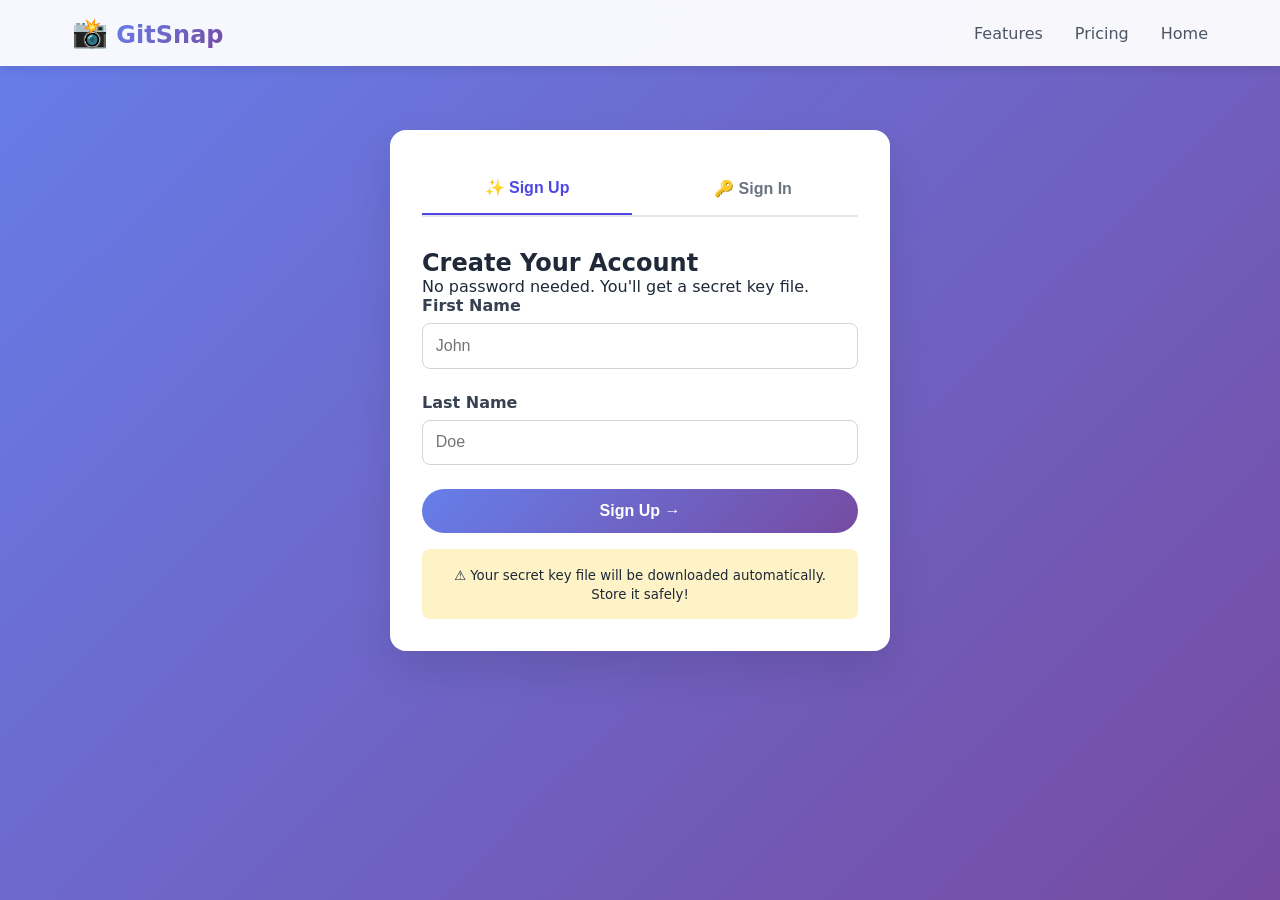
==== auth.html @ 366e9ef4 "feat: project setup" ====
<!DOCTYPE html>
<html lang="en">
<head>
    <meta charset="UTF-8">
    <meta name="viewport" content="width=device-width, initial-scale=1.0">
    <title>Sign Up / Sign In - GitSnap</title>
    <link rel="stylesheet" href="style.css">
</head>
<body>
    <nav class="navbar">
        <div class="nav-container">
            <a href="index.html" class="logo">
                <span class="logo-icon">📸</span>
                <span class="logo-text">GitSnap</span>
            </a>
            <div class="nav-links">
                <a href="index.html#features">Features</a>
                <a href="index.html#pricing">Pricing</a>
                <a href="index.html">Home</a>
            </div>
        </div>
    </nav>

    <div class="auth-container">
        <div class="auth-tabs">
            <button class="tab-btn active" data-tab="signup">✨ Sign Up</button>
            <button class="tab-btn" data-tab="signin">🔑 Sign In</button>
        </div>

        <!-- Sign Up Form -->
        <div id="signup-tab" class="auth-form active">
            <h2>Create Your Account</h2>
            <p class="auth-subtitle">No password needed. You'll get a secret key file.</p>
            
            <form id="signupForm">
                <div class="form-group">
                    <label>First Name</label>
                    <input type="text" id="firstName" required placeholder="John">
                </div>
                <div class="form-group">
                    <label>Last Name</label>
                    <input type="text" id="lastName" required placeholder="Doe">
                </div>
                <button type="submit" class="btn btn-primary btn-block">Sign Up →</button>
            </form>
            <div class="auth-note">
                <small>⚠️ Your secret key file will be downloaded automatically. Store it safely!</small>
            </div>
        </div>

        <!-- Sign In Form -->
        <div id="signin-tab" class="auth-form">
            <h2>Sign In</h2>
            <p class="auth-subtitle">Upload your secret key file</p>
            
            <form id="signinForm">
                <div class="form-group">
                    <label>Username (Full Name)</label>
                    <input type="text" id="signinUsername" required placeholder="John Doe">
                </div>
                <div class="form-group">
                    <label>Secret Key File</label>
                    <input type="file" id="secretKeyFile" accept=".key" required>
                    <small>Upload the .key file you downloaded during sign up</small>
                </div>
                <button type="submit" class="btn btn-primary btn-block">Sign In →</button>
            </form>
        </div>
    </div>

    <script src="script.js"></script>
    <script src="auth.js"></script>
</body>
</html>
---- style.css ----
* {
    margin: 0;
    padding: 0;
    box-sizing: border-box;
}

body {
    font-family: system-ui, -apple-system, 'Segoe UI', 'Inter', sans-serif;
    background: linear-gradient(135deg, #667eea 0%, #764ba2 100%);
    color: #1f2937;
    min-height: 100vh;
}

/* Navbar */
.navbar {
    background: rgba(255,255,255,0.95);
    backdrop-filter: blur(10px);
    position: sticky;
    top: 0;
    z-index: 1000;
    box-shadow: 0 2px 10px rgba(0,0,0,0.1);
}

.nav-container {
    max-width: 1200px;
    margin: 0 auto;
    padding: 1rem 2rem;
    display: flex;
    justify-content: space-between;
    align-items: center;
}

.logo {
    font-size: 1.5rem;
    font-weight: bold;
    text-decoration: none;
    color: #4f46e5;
}

.logo-icon { font-size: 1.8rem; }
.logo-text { background: linear-gradient(135deg, #667eea, #764ba2);
    -webkit-background-clip: text;
    background-clip: text;
    color: transparent;
}

.nav-links {
    display: flex;
    gap: 2rem;
    align-items: center;
}

.nav-links a {
    text-decoration: none;
    color: #4b5563;
    transition: color 0.2s;
}

.nav-links a:hover { color: #4f46e5; }

.btn-nav {
    padding: 0.5rem 1.2rem;
    border-radius: 2rem;
    text-decoration: none;
    font-weight: 600;
}

.btn-primary-nav {
    background: #4f46e5;
    color: white;
}

.btn-outline-nav {
    border: 2px solid #4f46e5;
    color: #4f46e5;
}

/* Hero Section */
.hero {
    padding: 6rem 2rem;
    background: white;
}

.hero-container {
    max-width: 1200px;
    margin: 0 auto;
    display: grid;
    grid-template-columns: 1fr 1fr;
    gap: 4rem;
    align-items: center;
}

.hero-title {
    font-size: 3.5rem;
    line-height: 1.2;
    margin-bottom: 1.5rem;
}

.gradient-text {
    background: linear-gradient(135deg, #667eea, #764ba2);
    -webkit-background-clip: text;
    background-clip: text;
    color: transparent;
}

.hero-subtitle {
    font-size: 1.2rem;
    color: #6b7280;
    margin-bottom: 2rem;
    line-height: 1.6;
}

.btn {
    padding: 0.8rem 1.8rem;
    border-radius: 2rem;
    border: none;
    font-size: 1rem;
    font-weight: 600;
    cursor: pointer;
    text-decoration: none;
    display: inline-block;
    transition: transform 0.2s, box-shadow 0.2s;
}

.btn:hover { transform: translateY(-2px); box-shadow: 0 10px 20px rgba(0,0,0,0.1); }

.btn-primary {
    background: linear-gradient(135deg, #667eea, #764ba2);
    color: white;
}

.btn-outline {
    border: 2px solid #4f46e5;
    background: transparent;
    color: #4f46e5;
}

.btn-large { padding: 1rem 2rem; font-size: 1.1rem; }
.btn-block { width: 100%; }

.hero-stats {
    display: flex;
    gap: 3rem;
    margin-top: 3rem;
}

.stat {
    text-align: center;
}

.stat-number {
    font-size: 2rem;
    font-weight: bold;
    color: #4f46e5;
    display: block;
}

.stat-label { color: #6b7280; font-size: 0.9rem; }

/* Features Section */
.features, .pricing, .how-it-works {
    padding: 5rem 2rem;
}

.container {
    max-width: 1200px;
    margin: 0 auto;
}

.section-title {
    text-align: center;
    font-size: 2.5rem;
    margin-bottom: 3rem;
    color: white;
}

.section-subtitle {
    text-align: center;
    color: #e0e7ff;
    margin-bottom: 3rem;
    font-size: 1.1rem;
}

.features-grid {
    display: grid;
    grid-template-columns: repeat(auto-fit, minmax(300px, 1fr));
    gap: 2rem;
}

.feature-card {
    background: rgba(255,255,255,0.95);
    padding: 2rem;
    border-radius: 1rem;
    text-align: center;
    transition: transform 0.3s;
}

.feature-card:hover { transform: translateY(-5px); }

.feature-icon { font-size: 3rem; margin-bottom: 1rem; }
.feature-card h3 { margin-bottom: 1rem; color: #1f2937; }
.feature-card p { color: #6b7280; line-height: 1.5; }

/* Pricing */
.pricing-grid {
    display: grid;
    grid-template-columns: repeat(auto-fit, minmax(350px, 1fr));
    gap: 2rem;
    max-width: 900px;
    margin: 0 auto;
}

.pricing-card {
    background: white;
    border-radius: 1rem;
    padding: 2rem;
    position: relative;
    transition: transform 0.3s;
}

.pricing-card.popular {
    transform: scale(1.05);
    border: 2px solid #fbbf24;
}

.pricing-badge {
    position: absolute;
    top: -12px;
    right: 20px;
    background: linear-gradient(135deg, #667eea, #764ba2);
    color: white;
    padding: 0.3rem 1rem;
    border-radius: 2rem;
    font-size: 0.8rem;
}

.pricing-price {
    text-align: center;
    margin: 2rem 0;
}

.currency { font-size: 1.5rem; vertical-align: top; }
.amount { font-size: 3.5rem; font-weight: bold; }
.period { color: #6b7280; }

.pricing-features {
    list-style: none;
    margin: 2rem 0;
}

.pricing-features li {
    padding: 0.5rem 0;
    color: #4b5563;
}

/* How it works */
.steps {
    display: flex;
    justify-content: center;
    align-items: center;
    flex-wrap: wrap;
    gap: 2rem;
}

.step {
    background: white;
    padding: 2rem;
    border-radius: 1rem;
    text-align: center;
    width: 250px;
}

.step-number {
    width: 50px;
    height: 50px;
    background: linear-gradient(135deg, #667eea, #764ba2);
    color: white;
    border-radius: 50%;
    display: flex;
    align-items: center;
    justify-content: center;
    font-size: 1.5rem;
    font-weight: bold;
    margin: 0 auto 1rem;
}

.step-arrow { font-size: 2rem; color: white; }

/* Footer */
.footer {
    background: #1f2937;
    color: #9ca3af;
    padding: 3rem 2rem 1rem;
}

.footer-container {
    max-width: 1200px;
    margin: 0 auto;
    display: grid;
    grid-template-columns: repeat(auto-fit, minmax(200px, 1fr));
    gap: 2rem;
}

.footer-column h4 {
    color: white;
    margin-bottom: 1rem;
}

.footer-column a {
    display: block;
    color: #9ca3af;
    text-decoration: none;
    margin-bottom: 0.5rem;
}

.footer-bottom {
    text-align: center;
    margin-top: 3rem;
    padding-top: 1rem;
    border-top: 1px solid #374151;
}

/* Auth Page */
.auth-container {
    max-width: 500px;
    margin: 4rem auto;
    background: white;
    border-radius: 1rem;
    padding: 2rem;
    box-shadow: 0 20px 40px rgba(0,0,0,0.1);
}

.auth-tabs {
    display: flex;
    gap: 1rem;
    margin-bottom: 2rem;
    border-bottom: 2px solid #e5e7eb;
}

.tab-btn {
    flex: 1;
    padding: 1rem;
    background: none;
    border: none;
    font-size: 1rem;
    font-weight: 600;
    cursor: pointer;
    color: #6b7280;
    transition: all 0.2s;
}

.tab-btn.active {
    color: #4f46e5;
    border-bottom: 2px solid #4f46e5;
}

.auth-form {
    display: none;
}

.auth-form.active {
    display: block;
}

.form-group {
    margin-bottom: 1.5rem;
}

.form-group label {
    display: block;
    margin-bottom: 0.5rem;
    font-weight: 600;
    color: #374151;
}

.form-group input {
    width: 100%;
    padding: 0.8rem;
    border: 1px solid #d1d5db;
    border-radius: 0.5rem;
    font-size: 1rem;
}

.auth-note {
    margin-top: 1rem;
    padding: 1rem;
    background: #fef3c7;
    border-radius: 0.5rem;
    text-align: center;
}

/* Dashboard */
.dashboard {
    max-width: 1200px;
    margin: 2rem auto;
    padding: 0 2rem;
}

.glass-panel {
    background: white;
    border-radius: 1rem;
    padding: 2rem;
    margin-bottom: 2rem;
    box-shadow: 0 4px 6px rgba(0,0,0,0.1);
}

.upload-area {
    border: 2px dashed #cbd5e1;
    border-radius: 1rem;
    padding: 3rem;
    text-align: center;
    cursor: pointer;
    transition: all 0.2s;
}

.upload-area.drag-over {
    border-color: #4f46e5;
    background: #eef2ff;
}

.gallery-grid {
    display: grid;
    grid-template-columns: repeat(auto-fill, minmax(200px, 1fr));
    gap: 1.5rem;
    margin-top: 1.5rem;
}

.photo-card {
    background: white;
    border-radius: 0.5rem;
    overflow: hidden;
    box-shadow: 0 1px 3px rgba(0,0,0,0.1);
    transition: transform 0.2s;
}

.photo-card:hover { transform: translateY(-4px); }

.photo-img {
    width: 100%;
    aspect-ratio: 1;
    object-fit: cover;
}

.photo-actions {
    padding: 0.5rem;
    display: flex;
    justify-content: space-between;
}

.toast {
    position: fixed;
    bottom: 2rem;
    left: 50%;
    transform: translateX(-50%);
    background: #1f2937;
    color: white;
    padding: 0.8rem 1.5rem;
    border-radius: 2rem;
    opacity: 0;
    transition: opacity 0.3s;
    pointer-events: none;
    z-index: 1000;
}

/* Responsive */
@media (max-width: 768px) {
    .hero-container {
        grid-template-columns: 1fr;
        text-align: center;
    }
    .hero-title { font-size: 2rem; }
    .steps { flex-direction: column; }
    .step-arrow { transform: rotate(90deg); }
    .nav-links { display: none; }
}
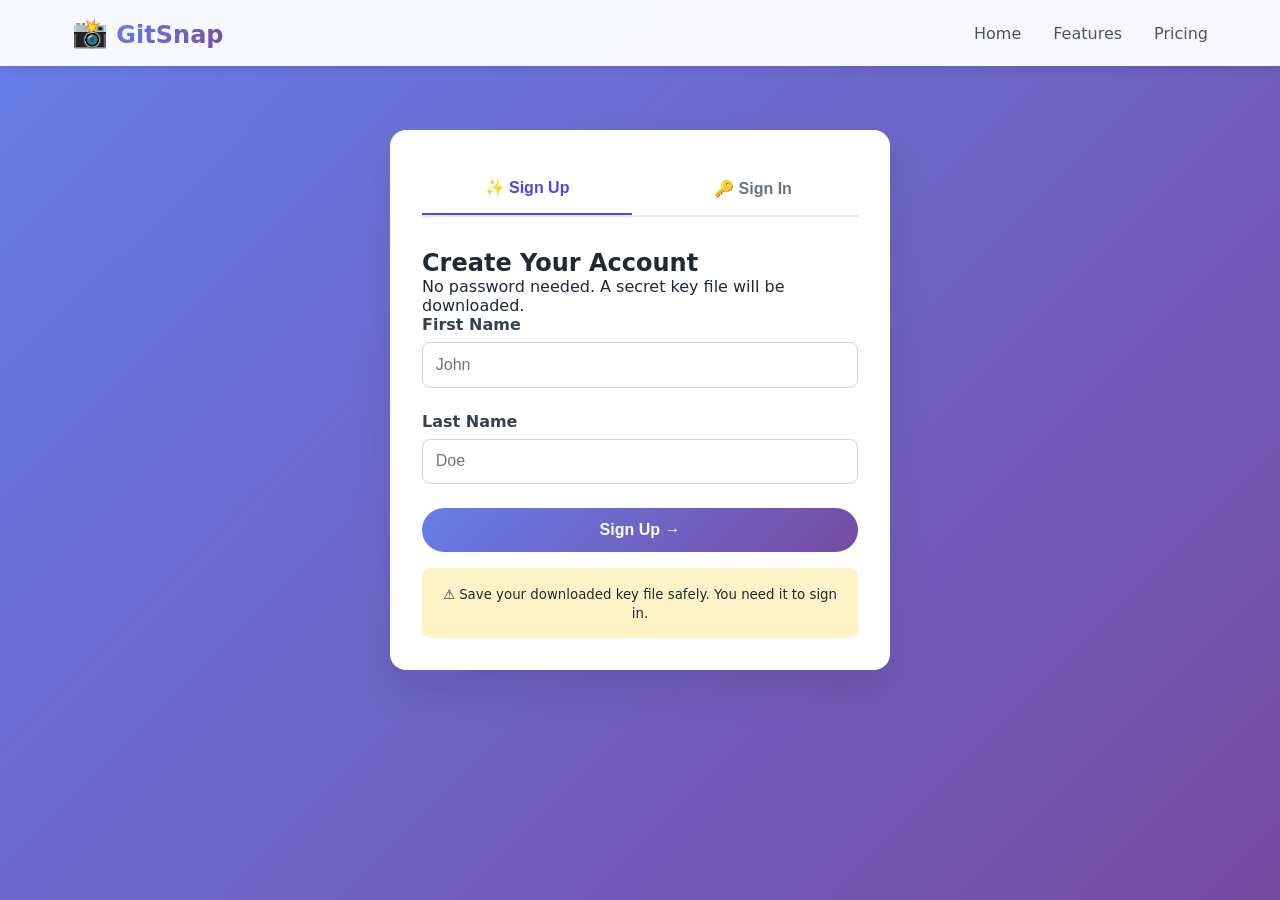
==== commit b1e3f0c0: "fix: auth system" ====
--- a/auth.html
+++ b/auth.html
@@ -1,74 +1,127 @@
 <!DOCTYPE html>
 <html lang="en">
 <head>
-    <meta charset="UTF-8">
-    <meta name="viewport" content="width=device-width, initial-scale=1.0">
-    <title>Sign Up / Sign In - GitSnap</title>
-    <link rel="stylesheet" href="style.css">
+<meta charset="UTF-8">
+<meta name="viewport" content="width=device-width, initial-scale=1.0">
+<title>Sign Up / Sign In - GitSnap</title>
+<link rel="stylesheet" href="style.css">
 </head>
+
 <body>
-    <nav class="navbar">
-        <div class="nav-container">
-            <a href="index.html" class="logo">
-                <span class="logo-icon">📸</span>
-                <span class="logo-text">GitSnap</span>
-            </a>
-            <div class="nav-links">
-                <a href="index.html#features">Features</a>
-                <a href="index.html#pricing">Pricing</a>
-                <a href="index.html">Home</a>
-            </div>
-        </div>
-    </nav>
 
-    <div class="auth-container">
-        <div class="auth-tabs">
-            <button class="tab-btn active" data-tab="signup">✨ Sign Up</button>
-            <button class="tab-btn" data-tab="signin">🔑 Sign In</button>
+<nav class="navbar">
+    <div class="nav-container">
+
+        <a href="index.html" class="logo">
+            <span class="logo-icon">📸</span>
+            <span class="logo-text">GitSnap</span>
+        </a>
+
+        <div class="nav-links">
+            <a href="index.html">Home</a>
+            <a href="index.html#features">Features</a>
+            <a href="index.html#pricing">Pricing</a>
         </div>
 
-        <!-- Sign Up Form -->
-        <div id="signup-tab" class="auth-form active">
-            <h2>Create Your Account</h2>
-            <p class="auth-subtitle">No password needed. You'll get a secret key file.</p>
-            
-            <form id="signupForm">
-                <div class="form-group">
-                    <label>First Name</label>
-                    <input type="text" id="firstName" required placeholder="John">
-                </div>
-                <div class="form-group">
-                    <label>Last Name</label>
-                    <input type="text" id="lastName" required placeholder="Doe">
-                </div>
-                <button type="submit" class="btn btn-primary btn-block">Sign Up →</button>
-            </form>
-            <div class="auth-note">
-                <small>⚠️ Your secret key file will be downloaded automatically. Store it safely!</small>
+    </div>
+</nav>
+
+<div class="auth-container">
+
+    <div class="auth-tabs">
+        <button class="tab-btn active" data-tab="signup">✨ Sign Up</button>
+        <button class="tab-btn" data-tab="signin">🔑 Sign In</button>
+    </div>
+
+    <!-- SIGN UP -->
+    <div id="signup-tab" class="auth-form active">
+
+        <h2>Create Your Account</h2>
+        <p class="auth-subtitle">
+            No password needed. A secret key file will be downloaded.
+        </p>
+
+        <form id="signupForm">
+
+            <div class="form-group">
+                <label>First Name</label>
+                <input
+                    type="text"
+                    id="firstName"
+                    placeholder="John"
+                    required
+                >
             </div>
+
+            <div class="form-group">
+                <label>Last Name</label>
+                <input
+                    type="text"
+                    id="lastName"
+                    placeholder="Doe"
+                    required
+                >
+            </div>
+
+            <button type="submit" class="btn btn-primary btn-block">
+                Sign Up →
+            </button>
+
+        </form>
+
+        <div class="auth-note">
+            <small>
+                ⚠️ Save your downloaded key file safely.
+                You need it to sign in.
+            </small>
         </div>
 
-        <!-- Sign In Form -->
-        <div id="signin-tab" class="auth-form">
-            <h2>Sign In</h2>
-            <p class="auth-subtitle">Upload your secret key file</p>
-            
-            <form id="signinForm">
-                <div class="form-group">
-                    <label>Username (Full Name)</label>
-                    <input type="text" id="signinUsername" required placeholder="John Doe">
-                </div>
-                <div class="form-group">
-                    <label>Secret Key File</label>
-                    <input type="file" id="secretKeyFile" accept=".key" required>
-                    <small>Upload the .key file you downloaded during sign up</small>
-                </div>
-                <button type="submit" class="btn btn-primary btn-block">Sign In →</button>
-            </form>
-        </div>
     </div>
 
-    <script src="script.js"></script>
-    <script src="auth.js"></script>
+    <!-- SIGN IN -->
+    <div id="signin-tab" class="auth-form">
+
+        <h2>Sign In</h2>
+        <p class="auth-subtitle">
+            Upload your secret key file to login.
+        </p>
+
+        <form id="signinForm">
+
+            <div class="form-group">
+                <label>Full Name</label>
+                <input
+                    type="text"
+                    id="signinUsername"
+                    placeholder="John Doe"
+                    required
+                >
+            </div>
+
+            <div class="form-group">
+                <label>Secret Key File</label>
+                <input
+                    type="file"
+                    id="secretKeyFile"
+                    accept=".key"
+                    required
+                >
+                <small>
+                    Upload the file downloaded during sign up
+                </small>
+            </div>
+
+            <button type="submit" class="btn btn-primary btn-block">
+                Sign In →
+            </button>
+
+        </form>
+
+    </div>
+
+</div>
+
+<script src="auth.js"></script>
+
 </body>
 </html>
